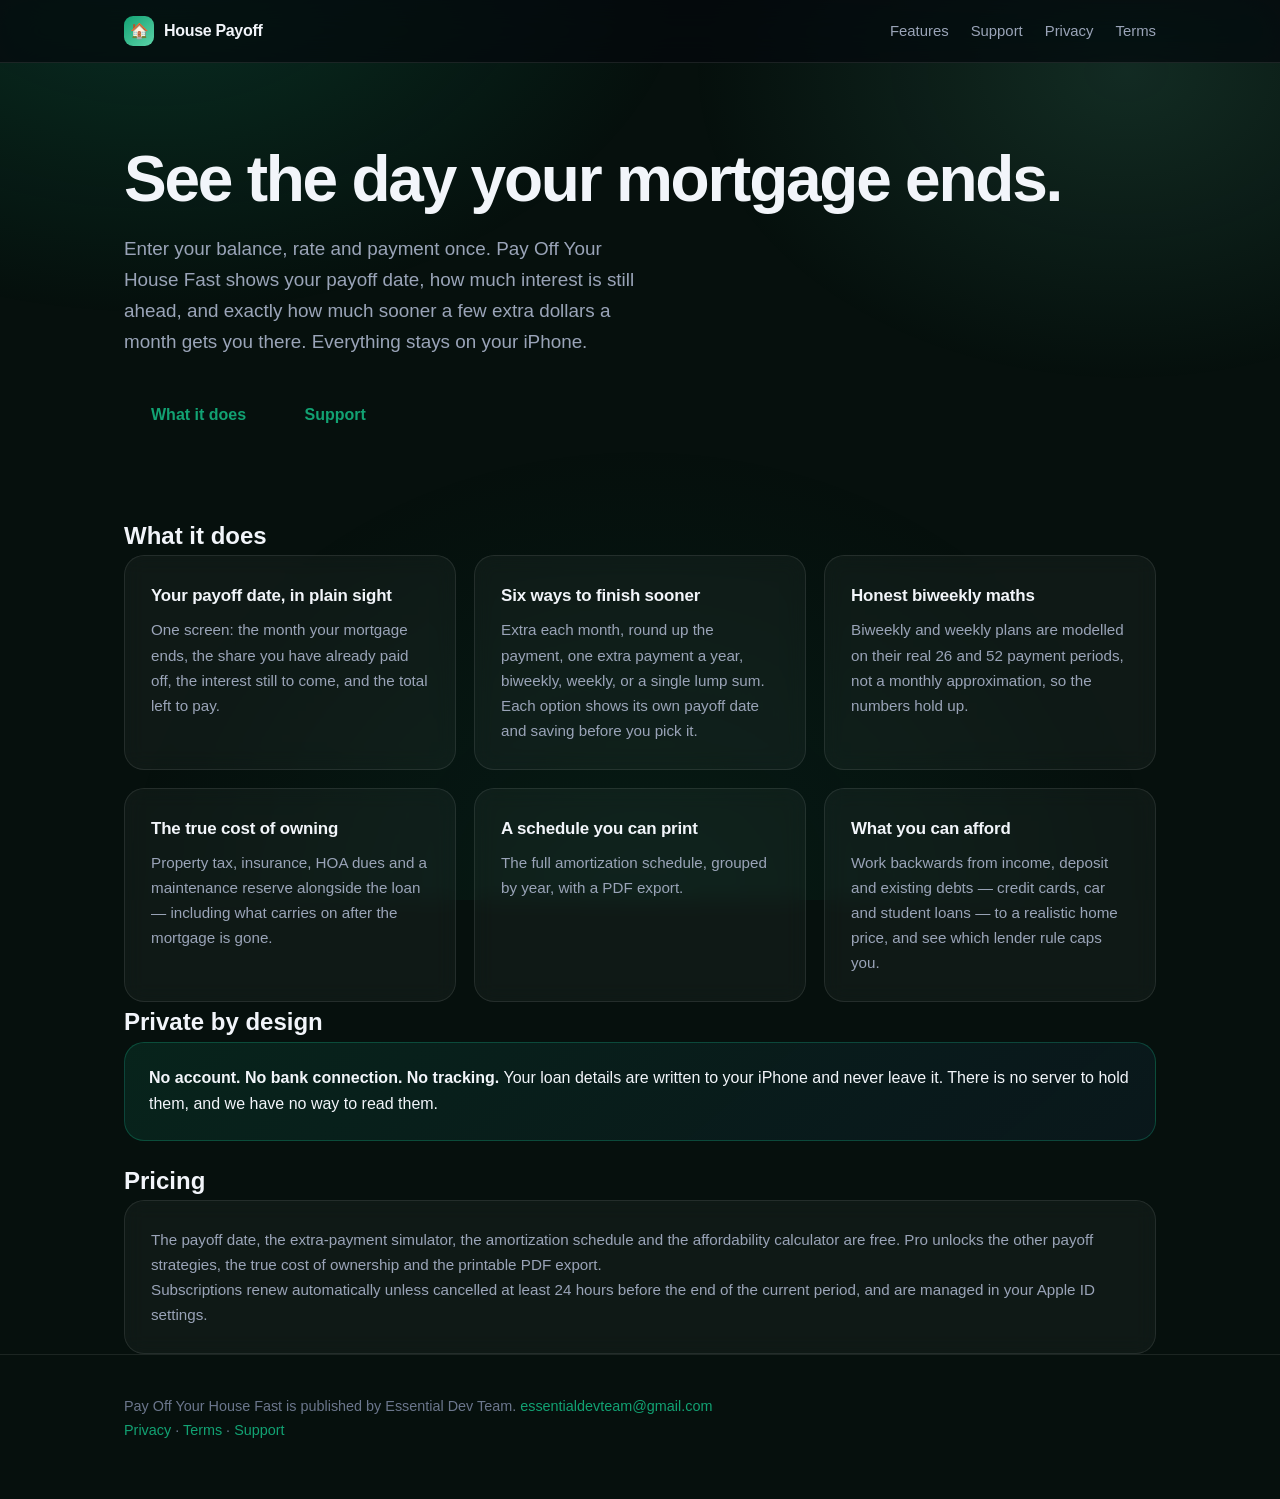
==== index.html @ accdce92 "House Payoff — marketing, privacy, support and terms Co-Authored-By: Claude Opus 5 (1M context) <nor" ====
<!DOCTYPE html>
<html lang="en">
<head>
<meta charset="UTF-8">
<meta name="viewport" content="width=device-width, initial-scale=1.0">
<meta name="theme-color" content="#06100d">
<title>Pay Off Your House Fast — see the day your mortgage ends</title>
<meta name="description" content="A private mortgage payoff planner for iPhone. See your payoff date, compare extra-payment strategies, and know the true cost of owning.">
<link rel="stylesheet" href="style.css?v=1">
</head>
<body>
<nav class="nav">
  <div class="wrap nav-inner">
    <a class="brand" href="index.html"><span class="brand-mark">&#127968;</span> House Payoff</a>
    <div class="nav-links">
      <a href="index.html#features">Features</a>
      <a href="support.html">Support</a>
      <a href="privacy.html">Privacy</a>
      <a href="terms.html">Terms</a>
    </div>
  </div>
</nav>
<header class="hero">
  <div class="wrap">
    <h1>See the day your mortgage ends.</h1>
    <p class="lede">Enter your balance, rate and payment once. Pay Off Your House Fast shows your payoff
       date, how much interest is still ahead, and exactly how much sooner a few extra dollars a month
       gets you there. Everything stays on your iPhone.</p>
    <p><a class="btn" href="#features">What it does</a> <a class="btn ghost" href="support.html">Support</a></p>
  </div>
</header>

<section id="features" class="wrap section">
  <h2>What it does</h2>
  <div class="grid">
    <div class="card">
      <h3>Your payoff date, in plain sight</h3>
      <p>One screen: the month your mortgage ends, the share you have already paid off, the interest
         still to come, and the total left to pay.</p>
    </div>
    <div class="card">
      <h3>Six ways to finish sooner</h3>
      <p>Extra each month, round up the payment, one extra payment a year, biweekly, weekly, or a
         single lump sum. Each option shows its own payoff date and saving before you pick it.</p>
    </div>
    <div class="card">
      <h3>Honest biweekly maths</h3>
      <p>Biweekly and weekly plans are modelled on their real 26 and 52 payment periods, not a monthly
         approximation, so the numbers hold up.</p>
    </div>
    <div class="card">
      <h3>The true cost of owning</h3>
      <p>Property tax, insurance, HOA dues and a maintenance reserve alongside the loan &mdash; including
         what carries on after the mortgage is gone.</p>
    </div>
    <div class="card">
      <h3>A schedule you can print</h3>
      <p>The full amortization schedule, grouped by year, with a PDF export.</p>
    </div>
    <div class="card">
      <h3>What you can afford</h3>
      <p>Work backwards from income, deposit and existing debts &mdash; credit cards, car and student
         loans &mdash; to a realistic home price, and see which lender rule caps you.</p>
    </div>
  </div>
</section>

<section class="wrap section">
  <h2>Private by design</h2>
  <div class="callout">
    <p><strong>No account. No bank connection. No tracking.</strong> Your loan details are written to your
       iPhone and never leave it. There is no server to hold them, and we have no way to read them.</p>
  </div>
</section>

<section class="wrap section">
  <h2>Pricing</h2>
  <div class="card">
    <p>The payoff date, the extra-payment simulator, the amortization schedule and the affordability
       calculator are free. Pro unlocks the other payoff strategies, the true cost of ownership and the
       printable PDF export.</p>
    <p class="fine">Subscriptions renew automatically unless cancelled at least 24 hours before the end of
       the current period, and are managed in your Apple ID settings.</p>
  </div>
</section>
<footer class="foot">
  <div class="wrap">
    <p>Pay Off Your House Fast is published by Essential Dev Team.
       <a href="mailto:essentialdevteam@gmail.com">essentialdevteam@gmail.com</a></p>
    <p class="fine"><a href="privacy.html">Privacy</a> &middot; <a href="terms.html">Terms</a> &middot; <a href="support.html">Support</a></p>
  </div>
</footer>
</body>
</html>
---- style.css ----
/* House Payoff — dark, premium, matches the app's onboarding language. */

*, *::before, *::after { margin: 0; padding: 0; box-sizing: border-box; }

:root {
  --brand: #12a273;
  --brand-dim: #0c6b4e;
  --green: #5dd3a8;
  --ink: #f2f5fa;
  --muted: #9aa4b8;
  --faint: #6b768c;
  --bg: #06100d;
  --card: rgba(255, 255, 255, 0.04);
  --line: rgba(255, 255, 255, 0.09);
  --radius: 20px;
}

html { scroll-behavior: smooth; -webkit-text-size-adjust: 100%; }

body {
  font-family: -apple-system, BlinkMacSystemFont, 'SF Pro Display', 'Segoe UI', Roboto, sans-serif;
  background: var(--bg);
  color: var(--ink);
  line-height: 1.65;
  -webkit-font-smoothing: antialiased;
  overflow-x: hidden;
}

/* Ambient colour, the same palette the onboarding mesh uses. */
body::before {
  content: '';
  position: fixed;
  inset: 0;
  z-index: -1;
  background:
    radial-gradient(900px 600px at 12% -5%, rgba(18, 162, 115, 0.22), transparent 60%),
    radial-gradient(700px 500px at 88% 8%, rgba(93, 211, 168, 0.14), transparent 62%),
    radial-gradient(800px 700px at 50% 100%, rgba(12, 107, 78, 0.12), transparent 65%);
}

a { color: var(--brand); text-decoration: none; }
a:hover { text-decoration: underline; }

.wrap { max-width: 1080px; margin: 0 auto; padding: 0 24px; }

/* ---------- nav ---------- */
.nav {
  position: sticky; top: 0; z-index: 50;
  backdrop-filter: saturate(180%) blur(18px);
  -webkit-backdrop-filter: saturate(180%) blur(18px);
  background: rgba(6, 8, 13, 0.72);
  border-bottom: 1px solid var(--line);
}
.nav-inner { display: flex; align-items: center; gap: 18px; height: 62px; }
.brand { display: flex; align-items: center; gap: 10px; font-weight: 700; letter-spacing: -0.02em; color: var(--ink); }
.brand:hover { text-decoration: none; }
.brand-mark {
  width: 30px; height: 30px; border-radius: 9px;
  background: linear-gradient(140deg, var(--brand), var(--green));
  display: grid; place-items: center; font-size: 15px;
}
.nav-links { margin-left: auto; display: flex; gap: 22px; font-size: 0.93rem; }
.nav-links a { color: var(--muted); }
.nav-links a:hover { color: var(--ink); text-decoration: none; }
@media (max-width: 680px) { .nav-links { display: none; } }

/* ---------- hero ---------- */
.hero { padding: 84px 0 72px; }
.hero-grid { display: grid; grid-template-columns: 1.05fr 0.95fr; gap: 56px; align-items: center; }
@media (max-width: 900px) { .hero-grid { grid-template-columns: 1fr; gap: 44px; } }

.eyebrow {
  display: inline-flex; align-items: center; gap: 8px;
  font-size: 0.8rem; font-weight: 650; letter-spacing: 0.04em; text-transform: uppercase;
  color: var(--green);
  background: rgba(23, 211, 160, 0.10);
  border: 1px solid rgba(23, 211, 160, 0.26);
  padding: 7px 14px; border-radius: 999px; margin-bottom: 22px;
}

h1 {
  font-size: clamp(2.5rem, 6vw, 4rem);
  line-height: 1.03; font-weight: 800; letter-spacing: -0.035em; margin-bottom: 20px;
}
.grad {
  background: linear-gradient(120deg, var(--brand) 10%, var(--green) 90%);
  -webkit-background-clip: text; background-clip: text; color: transparent;
}
.lede { font-size: 1.18rem; color: var(--muted); max-width: 50ch; margin-bottom: 30px; }

.cta-row { display: flex; flex-wrap: wrap; gap: 12px; align-items: center; }
.btn {
  display: inline-flex; align-items: center; gap: 9px;
  padding: 14px 26px; border-radius: 999px; font-weight: 650; font-size: 1rem;
  border: 1px solid transparent; transition: transform .15s ease, box-shadow .15s ease;
}
.btn:hover { text-decoration: none; transform: translateY(-2px); }
.btn-primary {
  background: linear-gradient(120deg, var(--brand), var(--brand-dim));
  color: #fff; box-shadow: 0 12px 34px rgba(77, 141, 255, 0.34);
}
.btn-ghost { background: var(--card); border-color: var(--line); color: var(--ink); }

.trust { margin-top: 22px; font-size: 0.88rem; color: var(--faint); display: flex; flex-wrap: wrap; gap: 16px; }
.trust span { display: inline-flex; align-items: center; gap: 6px; }

/* ---------- phone ---------- */
.phone-stage { display: grid; place-items: center; }
.phone {
  position: relative; width: 268px; aspect-ratio: 9 / 19.5;
  border-radius: 44px; padding: 9px;
  background: linear-gradient(160deg, #23293a, #0d1018);
  box-shadow: 0 40px 90px rgba(0,0,0,.6), 0 0 0 1px rgba(255,255,255,.07);
}
.screen {
  position: relative; height: 100%; border-radius: 36px; overflow: hidden;
  background: radial-gradient(120% 90% at 50% 0%, #12305c 0%, #070b12 62%);
}
.island {
  position: absolute; top: 12px; left: 50%; transform: translateX(-50%);
  width: 78px; height: 22px; border-radius: 999px; background: #000; z-index: 3;
}
.screen svg { position: absolute; inset: 0; width: 100%; height: 100%; }

/* the route draws itself, same idea as the onboarding hero */
.route-line {
  fill: none; stroke: url(#routeGrad); stroke-width: 5.5;
  stroke-linecap: round; stroke-linejoin: round;
  stroke-dasharray: 520; stroke-dashoffset: 520;
  animation: draw 4.6s ease-in-out infinite;
  filter: drop-shadow(0 0 9px rgba(77,141,255,.75));
}
@keyframes draw {
  0%   { stroke-dashoffset: 520; }
  55%  { stroke-dashoffset: 0; }
  88%  { stroke-dashoffset: 0; opacity: 1; }
  100% { stroke-dashoffset: 0; opacity: 0; }
}
.pin-start { fill: var(--green); }
.pin-end   { fill: #ff5a5f; animation: pop 4.6s ease-in-out infinite; }
@keyframes pop { 0%,50% { opacity: 0; } 60%,88% { opacity: 1; } 100% { opacity: 0; } }

.screen-stats {
  position: absolute; left: 0; right: 0; bottom: 0; z-index: 2;
  padding: 18px 20px 22px;
  background: linear-gradient(to top, rgba(3,5,9,.96) 45%, transparent);
}
.screen-stats .big { font-size: 2.1rem; font-weight: 700; letter-spacing: -0.02em; }
.screen-stats .sub { font-size: .78rem; color: var(--muted); }
.screen-stats .row { display: flex; gap: 16px; margin-top: 8px; font-size: .76rem; color: var(--faint); }
.pill-live {
  position: absolute; top: 46px; left: 18px; z-index: 2;
  display: inline-flex; align-items: center; gap: 6px;
  font-size: .68rem; font-weight: 700; letter-spacing: .06em;
  color: var(--green); background: rgba(23,211,160,.14);
  border: 1px solid rgba(23,211,160,.3); padding: 5px 10px; border-radius: 999px;
}
.dot { width: 6px; height: 6px; border-radius: 50%; background: var(--green); animation: blink 1.6s ease-in-out infinite; }
@keyframes blink { 0%,100% { opacity: 1 } 50% { opacity: .25 } }

/* ---------- sections ---------- */
section { padding: 76px 0; }
.sec-head { max-width: 62ch; margin-bottom: 42px; }
.sec-head h2 { font-size: clamp(1.9rem, 3.6vw, 2.6rem); font-weight: 750; letter-spacing: -0.028em; margin-bottom: 12px; }
.sec-head p { color: var(--muted); font-size: 1.05rem; }

.grid { display: grid; grid-template-columns: repeat(auto-fit, minmax(258px, 1fr)); gap: 18px; }
.card {
  background: var(--card); border: 1px solid var(--line); border-radius: var(--radius);
  padding: 26px; backdrop-filter: blur(10px); -webkit-backdrop-filter: blur(10px);
  transition: transform .2s ease, border-color .2s ease;
}
.card:hover { transform: translateY(-4px); border-color: rgba(77,141,255,.35); }
.card .ico {
  width: 42px; height: 42px; border-radius: 12px; display: grid; place-items: center;
  font-size: 19px; margin-bottom: 15px;
  background: rgba(77,141,255,.14); border: 1px solid rgba(77,141,255,.24);
}
.card h3 { font-size: 1.06rem; font-weight: 680; margin-bottom: 7px; letter-spacing: -0.01em; }
.card p { color: var(--muted); font-size: .95rem; }

/* steps */
.steps { display: grid; grid-template-columns: repeat(auto-fit, minmax(240px, 1fr)); gap: 18px; counter-reset: s; }
.step { position: relative; padding: 26px; border-radius: var(--radius); background: var(--card); border: 1px solid var(--line); }
.step::before {
  counter-increment: s; content: counter(s);
  display: grid; place-items: center; width: 34px; height: 34px; border-radius: 50%;
  font-weight: 750; font-size: .95rem; color: #04121c; margin-bottom: 14px;
  background: linear-gradient(140deg, var(--brand), var(--green));
}
.step h3 { font-size: 1.05rem; margin-bottom: 6px; font-weight: 680; }
.step p { color: var(--muted); font-size: .95rem; }

/* pricing */
.tiers { display: grid; grid-template-columns: repeat(auto-fit, minmax(290px, 1fr)); gap: 20px; }
.tier { padding: 30px; border-radius: var(--radius); background: var(--card); border: 1px solid var(--line); }
.tier.pro { border-color: rgba(77,141,255,.42); background: linear-gradient(160deg, rgba(77,141,255,.10), rgba(23,211,160,.05)); }
.tier h3 { font-size: 1.25rem; font-weight: 720; margin-bottom: 4px; }
.tier .price { font-size: 2rem; font-weight: 780; letter-spacing: -.03em; margin: 10px 0 4px; }
.tier .note { color: var(--faint); font-size: .85rem; margin-bottom: 18px; }
.tier ul { list-style: none; display: grid; gap: 10px; }
.tier li { display: flex; gap: 10px; align-items: flex-start; color: var(--muted); font-size: .95rem; }
.tier li::before { content: '✓'; color: var(--green); font-weight: 800; flex: none; }
.tier.free li::before { color: var(--faint); }
.badge {
  float: right; font-size: .72rem; font-weight: 700; letter-spacing: .05em; text-transform: uppercase;
  color: var(--green); background: rgba(23,211,160,.12); border: 1px solid rgba(23,211,160,.3);
  padding: 4px 10px; border-radius: 999px;
}

/* privacy strip */
.strip {
  border-radius: var(--radius); border: 1px solid var(--line);
  background: linear-gradient(140deg, rgba(23,211,160,.09), rgba(77,141,255,.06));
  padding: 34px; text-align: center;
}
.strip h2 { font-size: clamp(1.6rem, 3vw, 2.1rem); font-weight: 740; letter-spacing: -.025em; margin-bottom: 10px; }
.strip p { color: var(--muted); max-width: 62ch; margin: 0 auto; }

/* faq */
details {
  border: 1px solid var(--line); border-radius: 14px; background: var(--card);
  padding: 16px 20px; margin-bottom: 10px;
}
details[open] { border-color: rgba(77,141,255,.3); }
summary { cursor: pointer; font-weight: 640; list-style: none; }
summary::-webkit-details-marker { display: none; }
summary::after { content: '+'; float: right; color: var(--brand); font-weight: 700; }
details[open] summary::after { content: '−'; }
details p { color: var(--muted); margin-top: 10px; font-size: .95rem; }

/* footer */
footer { border-top: 1px solid var(--line); padding: 40px 0 56px; color: var(--faint); font-size: .9rem; }
.foot-row { display: flex; flex-wrap: wrap; gap: 18px; align-items: center; }
.foot-row .links { margin-left: auto; display: flex; flex-wrap: wrap; gap: 18px; }
.foot-row a { color: var(--muted); }
@media (max-width: 680px) { .foot-row .links { margin-left: 0; } }

/* scroll reveal */
.reveal { opacity: 0; transform: translateY(18px); transition: opacity .6s ease, transform .6s ease; }
.reveal.in { opacity: 1; transform: none; }
@media (prefers-reduced-motion: reduce) {
  .reveal { opacity: 1; transform: none; transition: none; }
  .route-line, .pin-end, .dot { animation: none; stroke-dashoffset: 0; opacity: 1; }
  html { scroll-behavior: auto; }
}

/* ---------- legal / doc pages ---------- */
.doc { padding: 56px 0 30px; }
.doc h1 { font-size: clamp(2rem, 4.5vw, 2.8rem); margin-bottom: 10px; }
.doc .updated { color: var(--faint); font-size: .9rem; }
.doc-body { padding-bottom: 70px; }
.doc-body .card { margin-bottom: 16px; }
.doc-body h2 { font-size: 1.35rem; font-weight: 700; margin-bottom: 12px; letter-spacing: -.015em; }
.doc-body h3 { font-size: 1.02rem; font-weight: 660; margin: 18px 0 6px; color: var(--ink); }
.doc-body p { color: var(--muted); margin-bottom: 12px; }
.doc-body ul { margin: 0 0 12px 20px; }
.doc-body li { color: var(--muted); margin-bottom: 7px; }
.doc-body strong { color: var(--ink); }
.callout {
  border-radius: var(--radius); padding: 22px 24px; margin-bottom: 20px;
  background: linear-gradient(140deg, rgba(23,211,160,.10), rgba(77,141,255,.06));
  border: 1px solid rgba(23,211,160,.24);
}
.callout p { color: var(--ink); margin-bottom: 0; }
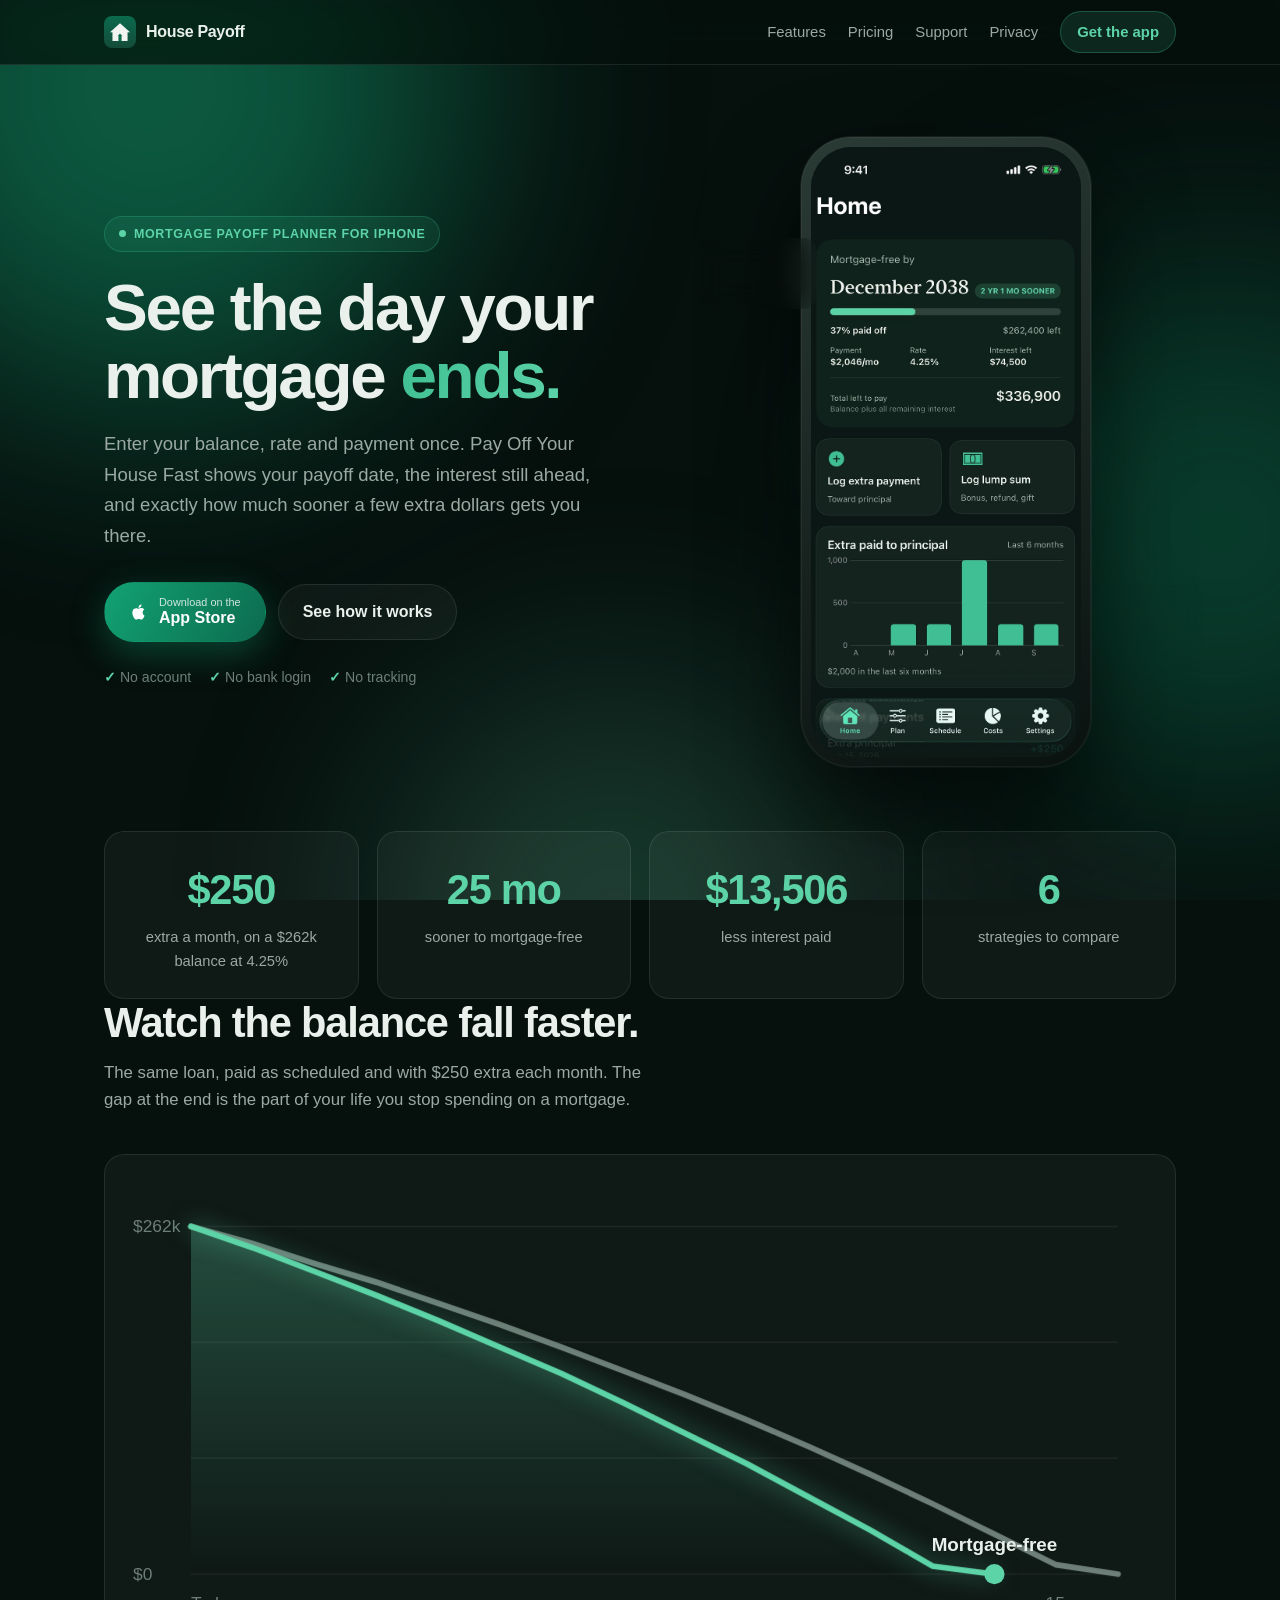
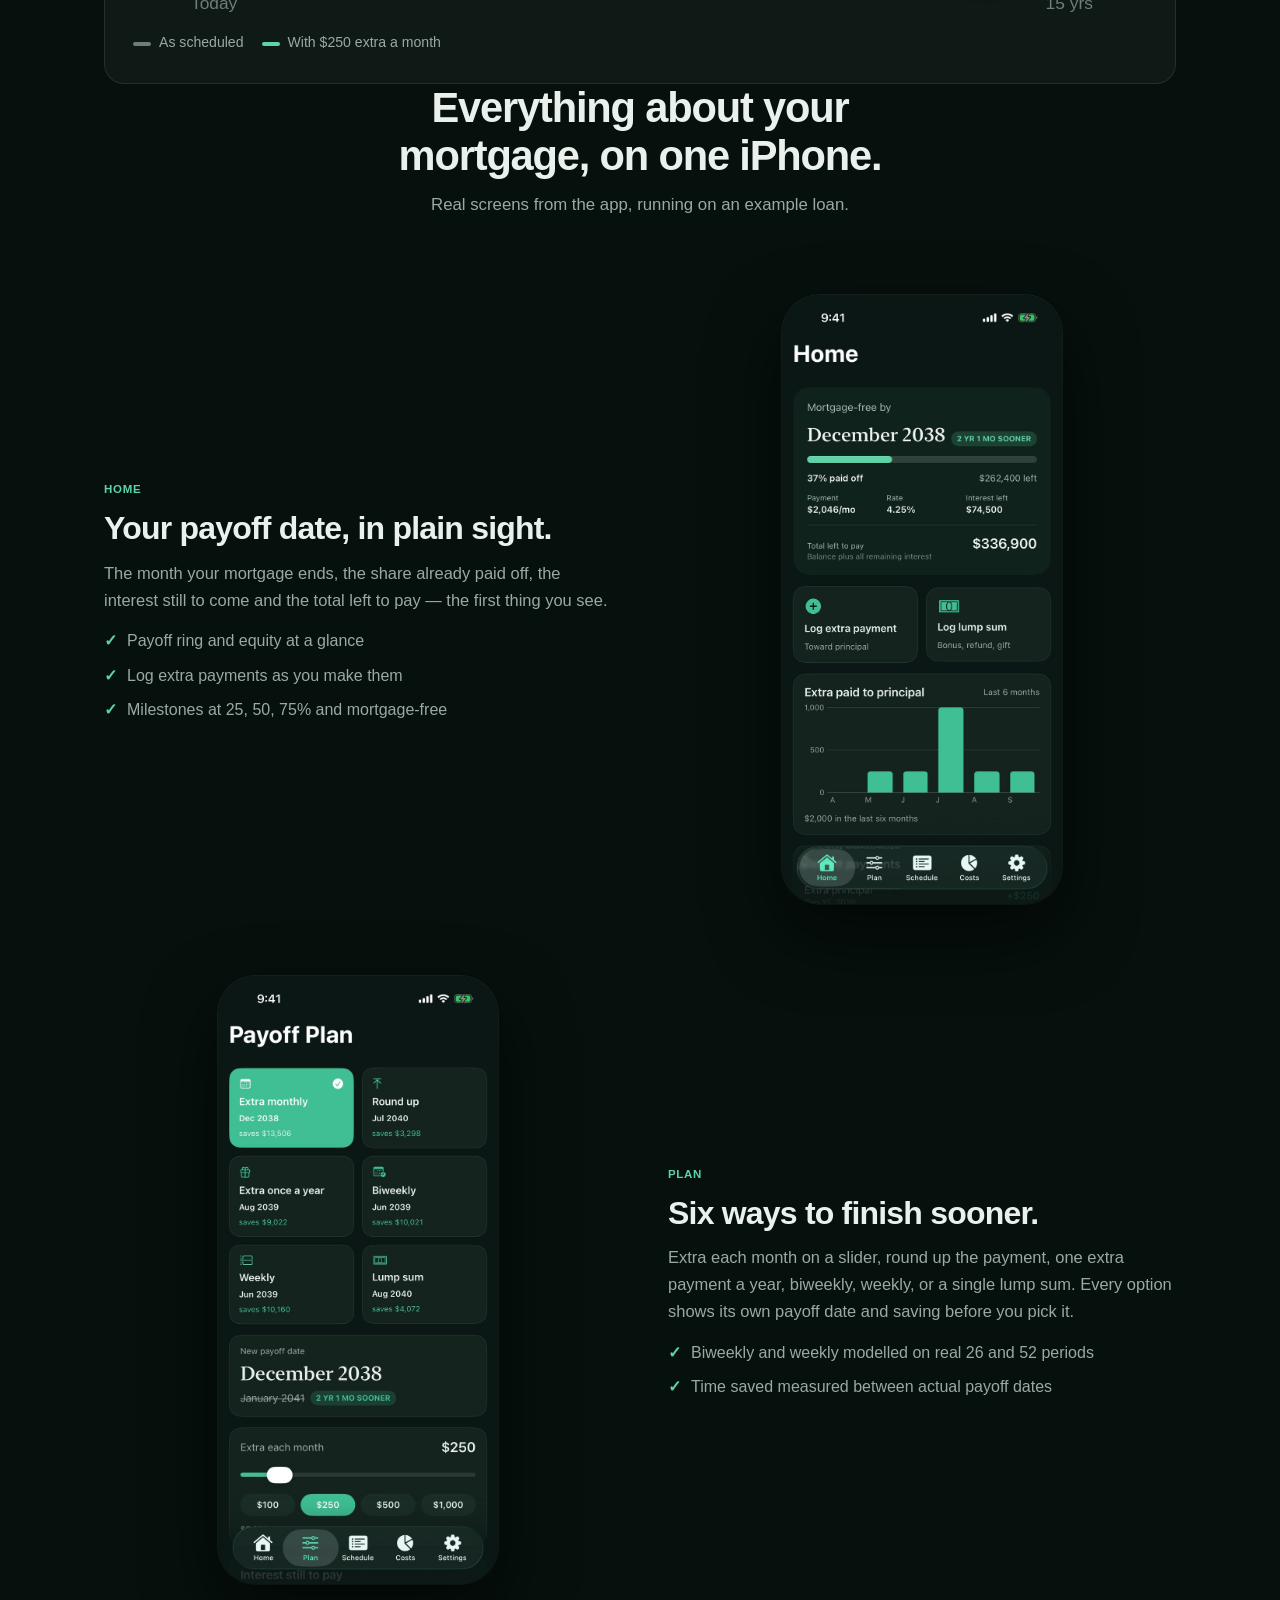
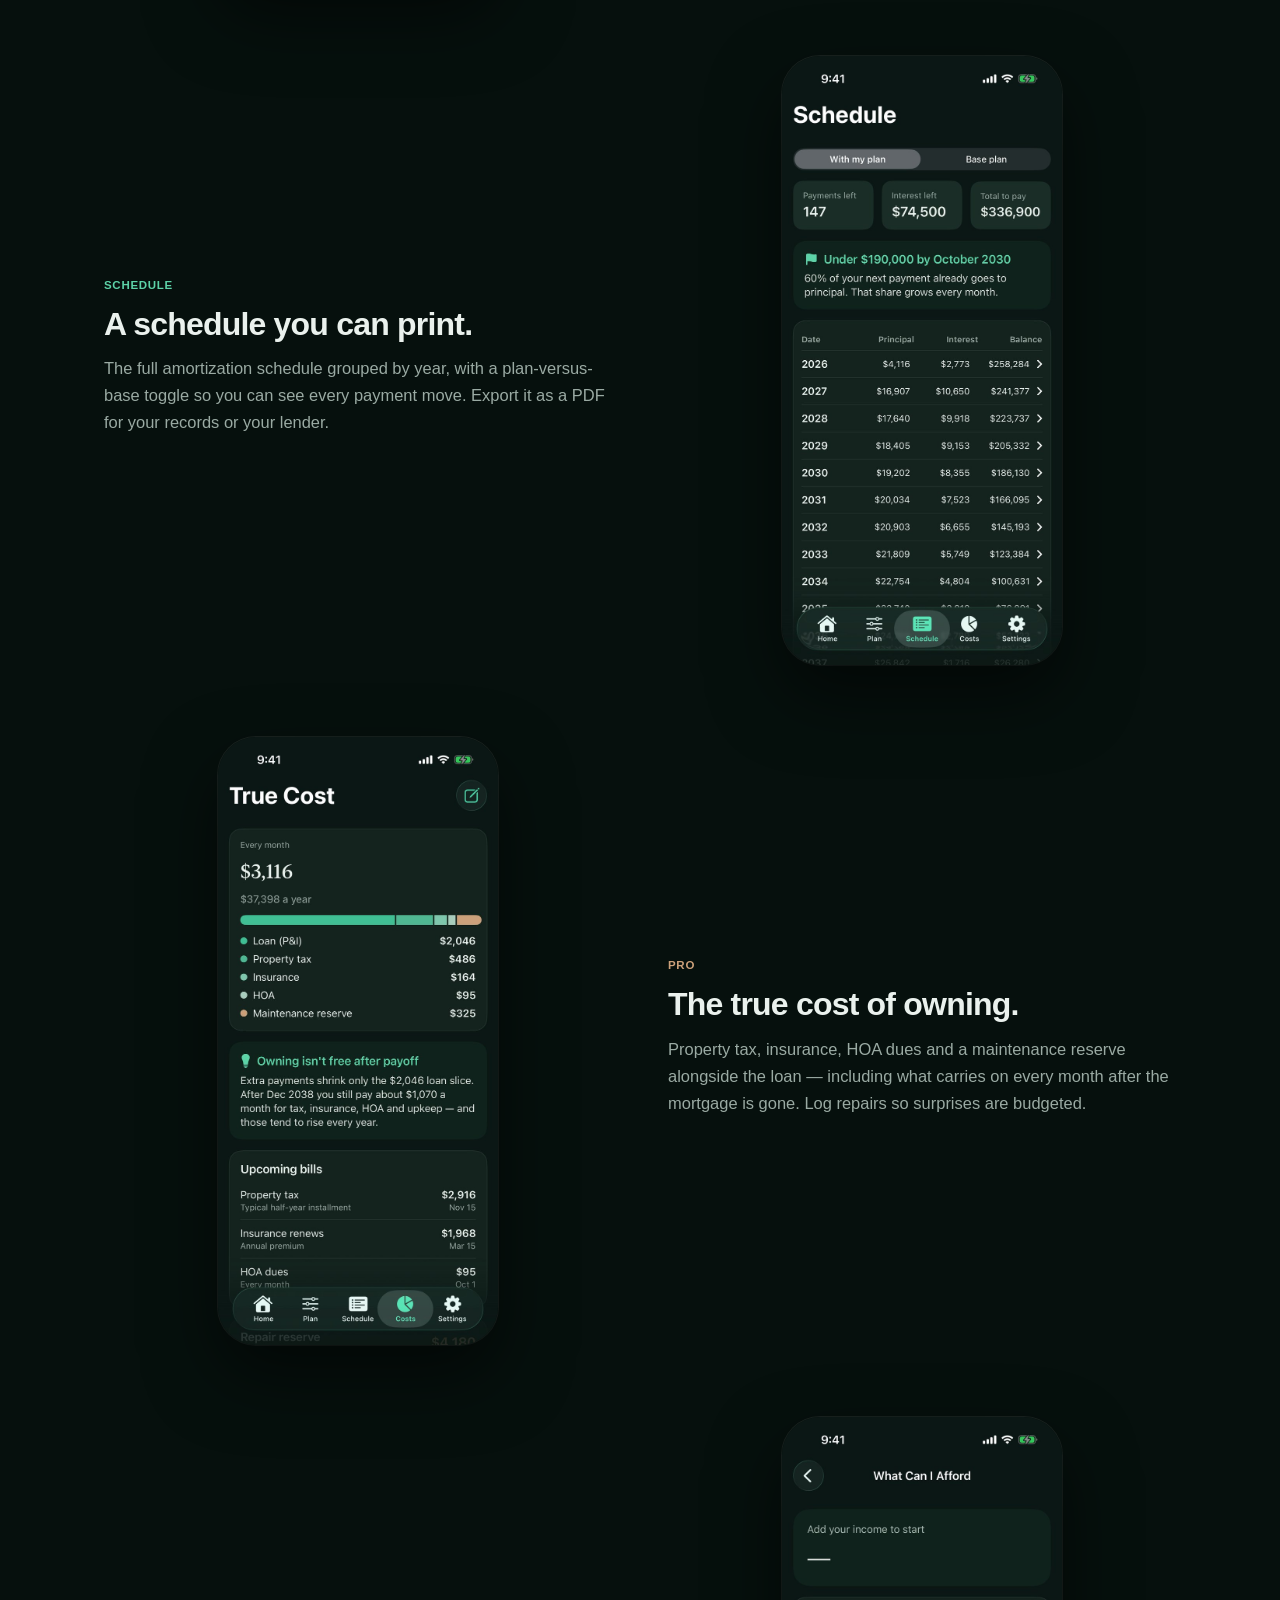
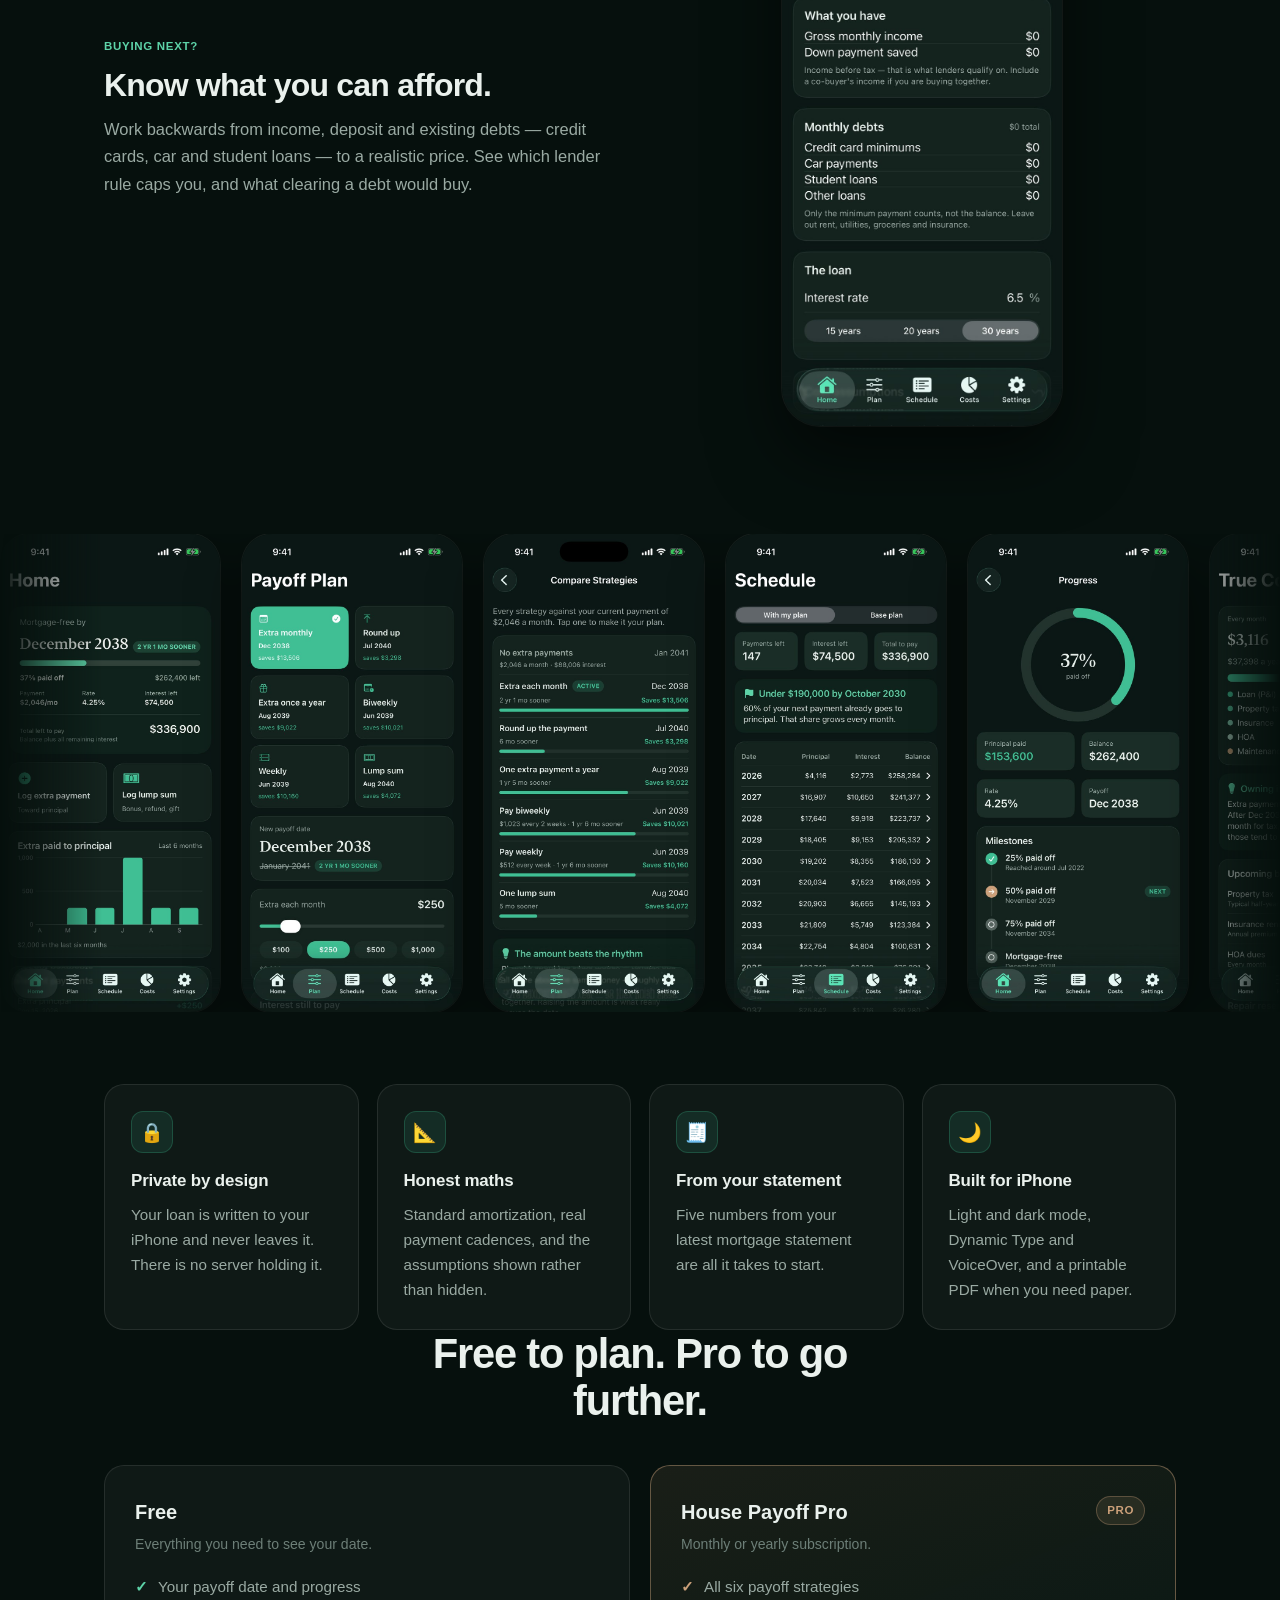
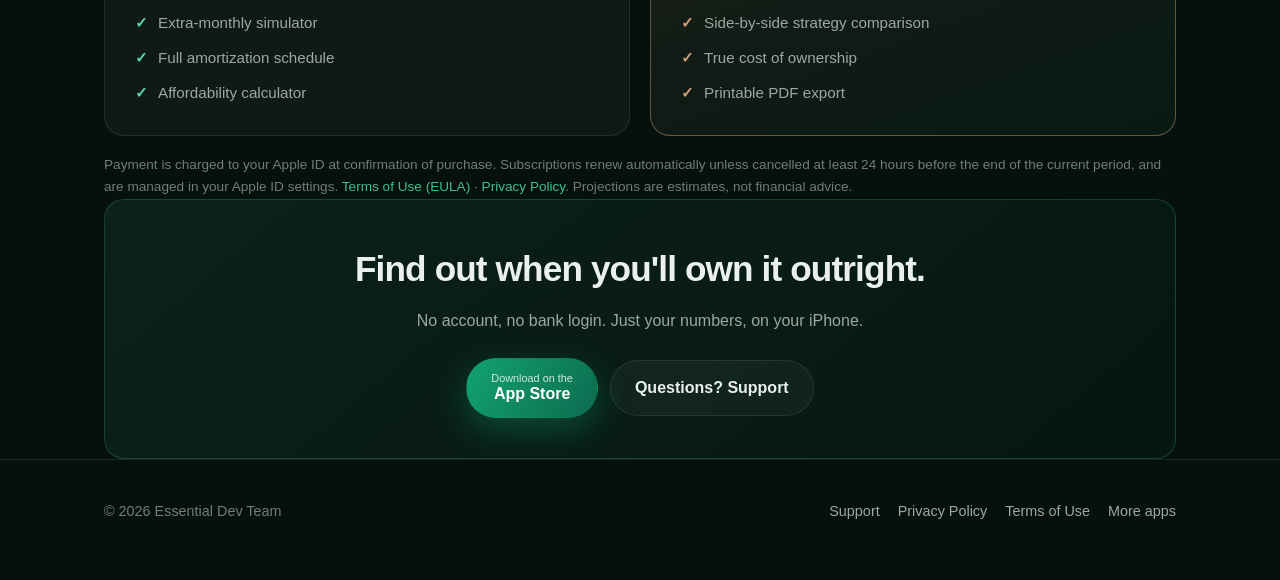
==== commit a33d2025: "Redesign site: real app screenshots, animated hero, payoff chart, gallery; restyle legal and support" ====
--- a/index.html
+++ b/index.html
@@ -2,93 +2,247 @@
 <html lang="en">
 <head>
 <meta charset="UTF-8">
-<meta name="viewport" content="width=device-width, initial-scale=1.0">
+<meta name="viewport" content="width=device-width, initial-scale=1.0, viewport-fit=cover">
 <meta name="theme-color" content="#06100d">
 <title>Pay Off Your House Fast — see the day your mortgage ends</title>
-<meta name="description" content="A private mortgage payoff planner for iPhone. See your payoff date, compare extra-payment strategies, and know the true cost of owning.">
-<link rel="stylesheet" href="style.css?v=1">
+<meta name="description" content="A private mortgage payoff planner for iPhone. See your payoff date, compare six extra-payment strategies, print your amortization schedule and know the true cost of owning.">
+<meta property="og:title" content="Pay Off Your House Fast">
+<meta property="og:description" content="See the day your mortgage ends — and how much sooner a few extra dollars gets you there.">
+<meta property="og:image" content="https://snrgwa-bot.github.io/house-payoff/assets/og.png">
+<meta property="og:type" content="website">
+<meta name="twitter:card" content="summary_large_image">
+<meta name="apple-itunes-app" content="app-id=6810142825">
+<link rel="icon" href="assets/icon.png">
+<link rel="apple-touch-icon" href="assets/icon.png">
+<link rel="stylesheet" href="style.css?v=2">
+<script type="application/ld+json">
+{"@context":"https://schema.org","@type":"SoftwareApplication","name":"Pay Off Your House Fast","operatingSystem":"iOS","applicationCategory":"FinanceApplication","offers":{"@type":"Offer","price":"0","priceCurrency":"USD"},"publisher":{"@type":"Organization","name":"Essential Dev Team","url":"https://essentialdevteam.com/"}}
+</script>
 </head>
 <body>
+<div class="aurora" aria-hidden="true"><span></span><span></span><span></span></div>
+
 <nav class="nav">
   <div class="wrap nav-inner">
-    <a class="brand" href="index.html"><span class="brand-mark">&#127968;</span> House Payoff</a>
+    <a class="brand" href="index.html"><img src="assets/icon.png" alt=""> House Payoff</a>
     <div class="nav-links">
-      <a href="index.html#features">Features</a>
+      <a href="#features">Features</a>
+      <a href="#pricing">Pricing</a>
       <a href="support.html">Support</a>
       <a href="privacy.html">Privacy</a>
-      <a href="terms.html">Terms</a>
+      <a class="nav-cta" href="https://apps.apple.com/app/id6810142825">Get the app</a>
     </div>
   </div>
 </nav>
+
 <header class="hero">
-  <div class="wrap">
-    <h1>See the day your mortgage ends.</h1>
-    <p class="lede">Enter your balance, rate and payment once. Pay Off Your House Fast shows your payoff
-       date, how much interest is still ahead, and exactly how much sooner a few extra dollars a month
-       gets you there. Everything stays on your iPhone.</p>
-    <p><a class="btn" href="#features">What it does</a> <a class="btn ghost" href="support.html">Support</a></p>
+  <div class="wrap hero-grid">
+    <div class="reveal">
+      <span class="eyebrow"><span class="dot"></span> Mortgage payoff planner for iPhone</span>
+      <h1>See the day your mortgage <span class="grad">ends.</span></h1>
+      <p class="lede">Enter your balance, rate and payment once. Pay Off Your House Fast shows your payoff date,
+         the interest still ahead, and exactly how much sooner a few extra dollars gets you there.</p>
+      <div class="cta-row">
+        <a class="btn btn-primary" href="https://apps.apple.com/app/id6810142825">
+          <svg viewBox="0 0 24 24" aria-hidden="true"><path d="M16.37 12.6c-.02-2.3 1.88-3.4 1.96-3.46-1.07-1.56-2.73-1.77-3.32-1.8-1.41-.14-2.76.83-3.47.83-.72 0-1.82-.81-3-.79-1.54.02-2.96.9-3.76 2.28-1.6 2.78-.41 6.9 1.15 9.15.76 1.1 1.67 2.34 2.86 2.3 1.15-.05 1.58-.74 2.97-.74 1.38 0 1.77.74 2.98.72 1.23-.02 2.01-1.12 2.77-2.23.87-1.28 1.23-2.52 1.25-2.58-.03-.01-2.4-.92-2.39-3.68zM14.1 5.84c.63-.77 1.06-1.83.94-2.89-.91.04-2.01.6-2.66 1.37-.58.67-1.1 1.76-.96 2.8 1.01.08 2.05-.52 2.68-1.28z"/></svg>
+          <span><small>Download on the</small><b>App Store</b></span>
+        </a>
+        <a class="btn btn-ghost" href="#features">See how it works</a>
+      </div>
+      <div class="trust"><span>No account</span><span>No bank login</span><span>No tracking</span></div>
+    </div>
+
+    <div class="phone-stage reveal">
+      <div class="float-chip a"><strong>Dec 2038</strong>new payoff date</div>
+      <div class="phone">
+        <div class="screen" id="rotator">
+          <img class="on" src="assets/shots/home.jpg" alt="Home screen showing the payoff date, progress and total left to pay">
+          <img src="assets/shots/plan.jpg" alt="Plan screen comparing payoff strategies" loading="lazy">
+          <img src="assets/shots/schedule.jpg" alt="Amortization schedule grouped by year" loading="lazy">
+          <img src="assets/shots/costs.jpg" alt="True cost of owning, with tax, insurance and HOA" loading="lazy">
+        </div>
+      </div>
+      <div class="float-chip b"><strong>−$<span class="count" data-to="13506">0</span></strong>interest saved</div>
+    </div>
   </div>
 </header>
 
-<section id="features" class="wrap section">
-  <h2>What it does</h2>
+<section class="wrap" aria-label="An example">
+  <div class="stats">
+    <div class="stat reveal"><div class="num">$<span class="count" data-to="250">0</span></div><p>extra a month, on a $262k balance at 4.25%</p></div>
+    <div class="stat reveal"><div class="num"><span class="count" data-to="25">0</span> mo</div><p>sooner to mortgage-free</p></div>
+    <div class="stat reveal"><div class="num">$<span class="count" data-to="13506">0</span></div><p>less interest paid</p></div>
+    <div class="stat reveal"><div class="num"><span class="count" data-to="6">0</span></div><p>strategies to compare</p></div>
+  </div>
+</section>
+
+<section class="wrap">
+  <div class="sec-head reveal">
+    <h2>Watch the balance fall faster.</h2>
+    <p>The same loan, paid as scheduled and with $250 extra each month. The gap at the end is the part of your
+       life you stop spending on a mortgage.</p>
+  </div>
+  <div class="chart-card reveal" id="chart">
+    <svg viewBox="0 0 700 300" role="img" aria-label="Chart: remaining balance falls to zero about two years sooner with extra payments">
+      <defs>
+        <linearGradient id="planFill" x1="0" y1="0" x2="0" y2="1">
+          <stop offset="0" stop-color="#5dd3a8" stop-opacity=".28"/>
+          <stop offset="1" stop-color="#5dd3a8" stop-opacity="0"/>
+        </linearGradient>
+      </defs>
+      <g stroke="rgba(255,255,255,.06)">
+        <line x1="40" y1="30" x2="680" y2="30"/><line x1="40" y1="110" x2="680" y2="110"/>
+        <line x1="40" y1="190" x2="680" y2="190"/><line x1="40" y1="270" x2="680" y2="270"/>
+      </g>
+      <g fill="#6d7f78" font-size="12">
+        <text x="0" y="34">$262k</text><text x="0" y="274">$0</text>
+        <text x="40" y="294">Today</text><text x="630" y="294">15 yrs</text>
+      </g>
+      <path id="planArea" class="area-plan"/>
+      <path id="basePath" class="line-base" pathLength="1000"/>
+      <path id="planPath" class="line-plan" pathLength="1000"/>
+      <g class="marker" id="marker">
+        <circle r="7" fill="#5dd3a8"/>
+        <text dy="-16" text-anchor="middle" fill="#eaf1ed" font-size="13" font-weight="700">Mortgage-free</text>
+      </g>
+    </svg>
+    <div class="chart-legend">
+      <span><i style="background:#6d7f78"></i>As scheduled</span>
+      <span><i style="background:#5dd3a8"></i>With $250 extra a month</span>
+    </div>
+  </div>
+</section>
+
+<section id="features" class="wrap">
+  <div class="sec-head center reveal">
+    <h2>Everything about your mortgage, on one iPhone.</h2>
+    <p>Real screens from the app, running on an example loan.</p>
+  </div>
+
+  <div class="feature reveal">
+    <div class="shot"><img src="assets/shots/home.jpg" alt="Home screen" loading="lazy"></div>
+    <div>
+      <span class="tag">Home</span>
+      <h3>Your payoff date, in plain sight.</h3>
+      <p>The month your mortgage ends, the share already paid off, the interest still to come and the total
+         left to pay &mdash; the first thing you see.</p>
+      <ul class="ticks"><li>Payoff ring and equity at a glance</li><li>Log extra payments as you make them</li><li>Milestones at 25, 50, 75% and mortgage-free</li></ul>
+    </div>
+  </div>
+
+  <div class="feature reveal">
+    <div class="shot"><img src="assets/shots/plan.jpg" alt="Plan screen with payoff strategies" loading="lazy"></div>
+    <div>
+      <span class="tag">Plan</span>
+      <h3>Six ways to finish sooner.</h3>
+      <p>Extra each month on a slider, round up the payment, one extra payment a year, biweekly, weekly, or a
+         single lump sum. Every option shows its own payoff date and saving before you pick it.</p>
+      <ul class="ticks"><li>Biweekly and weekly modelled on real 26 and 52 periods</li><li>Time saved measured between actual payoff dates</li></ul>
+    </div>
+  </div>
+
+  <div class="feature reveal">
+    <div class="shot"><img src="assets/shots/schedule.jpg" alt="Amortization schedule" loading="lazy"></div>
+    <div>
+      <span class="tag">Schedule</span>
+      <h3>A schedule you can print.</h3>
+      <p>The full amortization schedule grouped by year, with a plan-versus-base toggle so you can see every
+         payment move. Export it as a PDF for your records or your lender.</p>
+    </div>
+  </div>
+
+  <div class="feature reveal">
+    <div class="shot"><img src="assets/shots/costs.jpg" alt="True cost of owning" loading="lazy"></div>
+    <div>
+      <span class="tag pro">Pro</span>
+      <h3>The true cost of owning.</h3>
+      <p>Property tax, insurance, HOA dues and a maintenance reserve alongside the loan &mdash; including what
+         carries on every month after the mortgage is gone. Log repairs so surprises are budgeted.</p>
+    </div>
+  </div>
+
+  <div class="feature reveal">
+    <div class="shot"><img src="assets/shots/afford.jpg" alt="Affordability calculator" loading="lazy"></div>
+    <div>
+      <span class="tag">Buying next?</span>
+      <h3>Know what you can afford.</h3>
+      <p>Work backwards from income, deposit and existing debts &mdash; credit cards, car and student loans
+         &mdash; to a realistic price. See which lender rule caps you, and what clearing a debt would buy.</p>
+    </div>
+  </div>
+</section>
+
+<section aria-label="More screens">
+  <div class="gallery reveal">
+    <div class="gallery-track" id="gallery"></div>
+  </div>
+</section>
+
+<section class="wrap">
   <div class="grid">
-    <div class="card">
-      <h3>Your payoff date, in plain sight</h3>
-      <p>One screen: the month your mortgage ends, the share you have already paid off, the interest
-         still to come, and the total left to pay.</p>
-    </div>
-    <div class="card">
-      <h3>Six ways to finish sooner</h3>
-      <p>Extra each month, round up the payment, one extra payment a year, biweekly, weekly, or a
-         single lump sum. Each option shows its own payoff date and saving before you pick it.</p>
-    </div>
-    <div class="card">
-      <h3>Honest biweekly maths</h3>
-      <p>Biweekly and weekly plans are modelled on their real 26 and 52 payment periods, not a monthly
-         approximation, so the numbers hold up.</p>
-    </div>
-    <div class="card">
-      <h3>The true cost of owning</h3>
-      <p>Property tax, insurance, HOA dues and a maintenance reserve alongside the loan &mdash; including
-         what carries on after the mortgage is gone.</p>
-    </div>
-    <div class="card">
-      <h3>A schedule you can print</h3>
-      <p>The full amortization schedule, grouped by year, with a PDF export.</p>
-    </div>
-    <div class="card">
-      <h3>What you can afford</h3>
-      <p>Work backwards from income, deposit and existing debts &mdash; credit cards, car and student
-         loans &mdash; to a realistic home price, and see which lender rule caps you.</p>
-    </div>
-  </div>
-</section>
-
-<section class="wrap section">
-  <h2>Private by design</h2>
-  <div class="callout">
-    <p><strong>No account. No bank connection. No tracking.</strong> Your loan details are written to your
-       iPhone and never leave it. There is no server to hold them, and we have no way to read them.</p>
-  </div>
-</section>
-
-<section class="wrap section">
-  <h2>Pricing</h2>
-  <div class="card">
-    <p>The payoff date, the extra-payment simulator, the amortization schedule and the affordability
-       calculator are free. Pro unlocks the other payoff strategies, the true cost of ownership and the
-       printable PDF export.</p>
-    <p class="fine">Subscriptions renew automatically unless cancelled at least 24 hours before the end of
-       the current period, and are managed in your Apple ID settings.</p>
-  </div>
-</section>
-<footer class="foot">
-  <div class="wrap">
-    <p>Pay Off Your House Fast is published by Essential Dev Team.
-       <a href="mailto:essentialdevteam@gmail.com">essentialdevteam@gmail.com</a></p>
-    <p class="fine"><a href="privacy.html">Privacy</a> &middot; <a href="terms.html">Terms</a> &middot; <a href="support.html">Support</a></p>
+    <div class="card reveal"><div class="ico">🔒</div><h3>Private by design</h3><p>Your loan is written to your iPhone and never leaves it. There is no server holding it.</p></div>
+    <div class="card reveal"><div class="ico">📐</div><h3>Honest maths</h3><p>Standard amortization, real payment cadences, and the assumptions shown rather than hidden.</p></div>
+    <div class="card reveal"><div class="ico">🧾</div><h3>From your statement</h3><p>Five numbers from your latest mortgage statement are all it takes to start.</p></div>
+    <div class="card reveal"><div class="ico">🌙</div><h3>Built for iPhone</h3><p>Light and dark mode, Dynamic Type and VoiceOver, and a printable PDF when you need paper.</p></div>
+  </div>
+</section>
+
+<section id="pricing" class="wrap">
+  <div class="sec-head center reveal">
+    <h2>Free to plan. Pro to go further.</h2>
+  </div>
+  <div class="tiers">
+    <div class="tier free reveal">
+      <h3>Free</h3>
+      <p class="note">Everything you need to see your date.</p>
+      <ul>
+        <li>Your payoff date and progress</li>
+        <li>Extra-monthly simulator</li>
+        <li>Full amortization schedule</li>
+        <li>Affordability calculator</li>
+      </ul>
+    </div>
+    <div class="tier pro reveal">
+      <span class="badge">Pro</span>
+      <h3>House Payoff Pro</h3>
+      <p class="note">Monthly or yearly subscription.</p>
+      <ul>
+        <li>All six payoff strategies</li>
+        <li>Side-by-side strategy comparison</li>
+        <li>True cost of ownership</li>
+        <li>Printable PDF export</li>
+      </ul>
+    </div>
+  </div>
+  <p class="fine reveal">Payment is charged to your Apple ID at confirmation of purchase. Subscriptions renew automatically unless
+     cancelled at least 24 hours before the end of the current period, and are managed in your Apple ID settings.
+     <a href="https://www.apple.com/legal/internet-services/itunes/dev/stdeula/">Terms of Use (EULA)</a> &middot;
+     <a href="privacy.html">Privacy Policy</a>. Projections are estimates, not financial advice.</p>
+</section>
+
+<section class="wrap">
+  <div class="strip reveal">
+    <h2>Find out when you'll own it outright.</h2>
+    <p>No account, no bank login. Just your numbers, on your iPhone.</p>
+    <div class="cta-row">
+      <a class="btn btn-primary" href="https://apps.apple.com/app/id6810142825"><span><small>Download on the</small><b>App Store</b></span></a>
+      <a class="btn btn-ghost" href="support.html">Questions? Support</a>
+    </div>
+  </div>
+</section>
+
+<footer>
+  <div class="wrap foot-row">
+    <span>&copy; 2026 Essential Dev Team</span>
+    <div class="links">
+      <a href="support.html">Support</a>
+      <a href="privacy.html">Privacy Policy</a>
+      <a href="terms.html">Terms of Use</a>
+      <a href="https://apps.apple.com/us/developer/dumitru-bumbu/id1868107712">More apps</a>
+    </div>
   </div>
 </footer>
+
+<script src="site.js?v=2"></script>
 </body>
 </html>
--- a/style.css
+++ b/style.css
@@ -1,17 +1,20 @@
-/* House Payoff — dark, premium, matches the app's onboarding language. */
+/* House Payoff — dark emerald, matches the app's Theme.swift palette. */
 
 *, *::before, *::after { margin: 0; padding: 0; box-sizing: border-box; }
 
 :root {
-  --brand: #12a273;
-  --brand-dim: #0c6b4e;
+  --brand: #3fbf93;
+  --brand-deep: #0c6b4e;
   --green: #5dd3a8;
-  --ink: #f2f5fa;
-  --muted: #9aa4b8;
-  --faint: #6b768c;
-  --bg: #06100d;
+  --warm: #cba07a;
+  --ink: #eaf1ed;
+  --muted: #9aaaa3;
+  --faint: #6d7f78;
+  --bg: #0b1714;
+  --bg-deep: #06100d;
   --card: rgba(255, 255, 255, 0.04);
   --line: rgba(255, 255, 255, 0.09);
+  --glow: rgba(63, 191, 147, 0.35);
   --radius: 20px;
 }
 
@@ -19,215 +22,212 @@
 
 body {
   font-family: -apple-system, BlinkMacSystemFont, 'SF Pro Display', 'Segoe UI', Roboto, sans-serif;
-  background: var(--bg);
+  background: var(--bg-deep);
   color: var(--ink);
   line-height: 1.65;
   -webkit-font-smoothing: antialiased;
   overflow-x: hidden;
 }
 
-/* Ambient colour, the same palette the onboarding mesh uses. */
-body::before {
-  content: '';
-  position: fixed;
-  inset: 0;
-  z-index: -1;
-  background:
-    radial-gradient(900px 600px at 12% -5%, rgba(18, 162, 115, 0.22), transparent 60%),
-    radial-gradient(700px 500px at 88% 8%, rgba(93, 211, 168, 0.14), transparent 62%),
-    radial-gradient(800px 700px at 50% 100%, rgba(12, 107, 78, 0.12), transparent 65%);
+/* Drifting aurora, the same emerald light the onboarding uses. */
+.aurora { position: fixed; inset: 0; z-index: -1; overflow: hidden; pointer-events: none; }
+.aurora span {
+  position: absolute; border-radius: 50%; filter: blur(120px); opacity: .5;
+  animation: drift 26s ease-in-out infinite alternate;
+}
+.aurora span:nth-child(1) { width: 620px; height: 620px; background: #12a273; top: -220px; left: -160px; }
+.aurora span:nth-child(2) { width: 520px; height: 520px; background: #0c6b4e; top: 30%; right: -200px; animation-duration: 32s; animation-delay: -8s; }
+.aurora span:nth-child(3) { width: 460px; height: 460px; background: #5dd3a8; bottom: -240px; left: 30%; opacity: .22; animation-duration: 38s; }
+@keyframes drift {
+  0%   { transform: translate(0, 0) scale(1); }
+  50%  { transform: translate(60px, 40px) scale(1.08); }
+  100% { transform: translate(-40px, 70px) scale(.96); }
 }
 
 a { color: var(--brand); text-decoration: none; }
 a:hover { text-decoration: underline; }
 
-.wrap { max-width: 1080px; margin: 0 auto; padding: 0 24px; }
+.wrap { max-width: 1120px; margin: 0 auto; padding: 0 24px; }
 
 /* ---------- nav ---------- */
 .nav {
   position: sticky; top: 0; z-index: 50;
   backdrop-filter: saturate(180%) blur(18px);
   -webkit-backdrop-filter: saturate(180%) blur(18px);
-  background: rgba(6, 8, 13, 0.72);
+  background: rgba(6, 16, 13, 0.72);
   border-bottom: 1px solid var(--line);
 }
-.nav-inner { display: flex; align-items: center; gap: 18px; height: 62px; }
+.nav-inner { display: flex; align-items: center; gap: 18px; height: 64px; }
 .brand { display: flex; align-items: center; gap: 10px; font-weight: 700; letter-spacing: -0.02em; color: var(--ink); }
 .brand:hover { text-decoration: none; }
-.brand-mark {
-  width: 30px; height: 30px; border-radius: 9px;
-  background: linear-gradient(140deg, var(--brand), var(--green));
-  display: grid; place-items: center; font-size: 15px;
-}
-.nav-links { margin-left: auto; display: flex; gap: 22px; font-size: 0.93rem; }
+.brand img { width: 32px; height: 32px; border-radius: 8px; }
+.nav-links { margin-left: auto; display: flex; gap: 22px; font-size: 0.93rem; align-items: center; }
 .nav-links a { color: var(--muted); }
-.nav-links a:hover { color: var(--ink); text-decoration: none; }
-@media (max-width: 680px) { .nav-links { display: none; } }
+.nav-links a:hover, .nav-links a[aria-current] { color: var(--ink); text-decoration: none; }
+.nav-cta { padding: 8px 16px; border-radius: 999px; background: rgba(63,191,147,.14); border: 1px solid rgba(63,191,147,.3); color: var(--green) !important; font-weight: 600; }
+@media (max-width: 720px) { .nav-links a:not(.nav-cta) { display: none; } }
 
 /* ---------- hero ---------- */
-.hero { padding: 84px 0 72px; }
-.hero-grid { display: grid; grid-template-columns: 1.05fr 0.95fr; gap: 56px; align-items: center; }
-@media (max-width: 900px) { .hero-grid { grid-template-columns: 1fr; gap: 44px; } }
+.hero { padding: 72px 0 64px; }
+.hero-grid { display: grid; grid-template-columns: 1.1fr 0.9fr; gap: 48px; align-items: center; }
+@media (max-width: 900px) { .hero-grid { grid-template-columns: 1fr; gap: 48px; text-align: center; } .hero .lede { margin-left: auto; margin-right: auto; } .cta-row, .trust { justify-content: center; } }
 
 .eyebrow {
   display: inline-flex; align-items: center; gap: 8px;
-  font-size: 0.8rem; font-weight: 650; letter-spacing: 0.04em; text-transform: uppercase;
-  color: var(--green);
-  background: rgba(23, 211, 160, 0.10);
-  border: 1px solid rgba(23, 211, 160, 0.26);
+  font-size: 0.78rem; font-weight: 650; letter-spacing: 0.05em; text-transform: uppercase;
+  color: var(--green); background: rgba(63, 191, 147, 0.10);
+  border: 1px solid rgba(63, 191, 147, 0.26);
   padding: 7px 14px; border-radius: 999px; margin-bottom: 22px;
 }
-
-h1 {
-  font-size: clamp(2.5rem, 6vw, 4rem);
-  line-height: 1.03; font-weight: 800; letter-spacing: -0.035em; margin-bottom: 20px;
-}
+.dot { width: 7px; height: 7px; border-radius: 50%; background: var(--green); animation: blink 1.8s ease-in-out infinite; }
+@keyframes blink { 0%,100% { opacity: 1 } 50% { opacity: .25 } }
+
+h1 { font-size: clamp(2.5rem, 6vw, 4.1rem); line-height: 1.03; font-weight: 800; letter-spacing: -0.035em; margin-bottom: 20px; }
 .grad {
-  background: linear-gradient(120deg, var(--brand) 10%, var(--green) 90%);
+  background: linear-gradient(110deg, var(--brand) 0%, var(--green) 45%, #b8f0d8 55%, var(--green) 65%, var(--brand) 100%);
+  background-size: 250% 100%;
   -webkit-background-clip: text; background-clip: text; color: transparent;
-}
-.lede { font-size: 1.18rem; color: var(--muted); max-width: 50ch; margin-bottom: 30px; }
+  animation: shimmer 6s ease-in-out infinite;
+}
+@keyframes shimmer { 0%,100% { background-position: 100% 0; } 50% { background-position: 0 0; } }
+.lede { font-size: 1.16rem; color: var(--muted); max-width: 50ch; margin-bottom: 30px; }
 
 .cta-row { display: flex; flex-wrap: wrap; gap: 12px; align-items: center; }
 .btn {
-  display: inline-flex; align-items: center; gap: 9px;
-  padding: 14px 26px; border-radius: 999px; font-weight: 650; font-size: 1rem;
-  border: 1px solid transparent; transition: transform .15s ease, box-shadow .15s ease;
+  display: inline-flex; align-items: center; gap: 10px;
+  padding: 14px 24px; border-radius: 999px; font-weight: 650; font-size: 1rem;
+  border: 1px solid transparent; transition: transform .15s ease, box-shadow .2s ease;
 }
 .btn:hover { text-decoration: none; transform: translateY(-2px); }
-.btn-primary {
-  background: linear-gradient(120deg, var(--brand), var(--brand-dim));
-  color: #fff; box-shadow: 0 12px 34px rgba(77, 141, 255, 0.34);
-}
+.btn-primary { background: linear-gradient(120deg, #12a273, var(--brand-deep)); color: #fff; box-shadow: 0 12px 34px rgba(18,162,115,.35); }
+.btn-primary:hover { box-shadow: 0 16px 44px rgba(18,162,115,.5); }
+.btn-primary svg { width: 20px; height: 20px; fill: currentColor; }
+.btn-primary small { display: block; font-size: .68rem; font-weight: 500; opacity: .8; line-height: 1; }
+.btn-primary b { display: block; line-height: 1.2; }
 .btn-ghost { background: var(--card); border-color: var(--line); color: var(--ink); }
 
-.trust { margin-top: 22px; font-size: 0.88rem; color: var(--faint); display: flex; flex-wrap: wrap; gap: 16px; }
-.trust span { display: inline-flex; align-items: center; gap: 6px; }
-
-/* ---------- phone ---------- */
-.phone-stage { display: grid; place-items: center; }
+.trust { margin-top: 24px; font-size: 0.88rem; color: var(--faint); display: flex; flex-wrap: wrap; gap: 18px; }
+.trust span::before { content: '✓ '; color: var(--green); font-weight: 700; }
+
+/* ---------- phone with rotating real screenshots ---------- */
+.phone-stage { position: relative; display: grid; place-items: center; }
+.phone-stage::before {
+  content: ''; position: absolute; width: 70%; aspect-ratio: 1; border-radius: 50%;
+  background: radial-gradient(circle, var(--glow), transparent 68%); filter: blur(30px);
+  animation: pulse 5s ease-in-out infinite;
+}
+@keyframes pulse { 0%,100% { transform: scale(1); opacity: .8 } 50% { transform: scale(1.12); opacity: 1 } }
 .phone {
-  position: relative; width: 268px; aspect-ratio: 9 / 19.5;
-  border-radius: 44px; padding: 9px;
-  background: linear-gradient(160deg, #23293a, #0d1018);
-  box-shadow: 0 40px 90px rgba(0,0,0,.6), 0 0 0 1px rgba(255,255,255,.07);
-}
-.screen {
-  position: relative; height: 100%; border-radius: 36px; overflow: hidden;
-  background: radial-gradient(120% 90% at 50% 0%, #12305c 0%, #070b12 62%);
-}
-.island {
-  position: absolute; top: 12px; left: 50%; transform: translateX(-50%);
-  width: 78px; height: 22px; border-radius: 999px; background: #000; z-index: 3;
-}
-.screen svg { position: absolute; inset: 0; width: 100%; height: 100%; }
-
-/* the route draws itself, same idea as the onboarding hero */
-.route-line {
-  fill: none; stroke: url(#routeGrad); stroke-width: 5.5;
-  stroke-linecap: round; stroke-linejoin: round;
-  stroke-dasharray: 520; stroke-dashoffset: 520;
-  animation: draw 4.6s ease-in-out infinite;
-  filter: drop-shadow(0 0 9px rgba(77,141,255,.75));
-}
-@keyframes draw {
-  0%   { stroke-dashoffset: 520; }
-  55%  { stroke-dashoffset: 0; }
-  88%  { stroke-dashoffset: 0; opacity: 1; }
-  100% { stroke-dashoffset: 0; opacity: 0; }
-}
-.pin-start { fill: var(--green); }
-.pin-end   { fill: #ff5a5f; animation: pop 4.6s ease-in-out infinite; }
-@keyframes pop { 0%,50% { opacity: 0; } 60%,88% { opacity: 1; } 100% { opacity: 0; } }
-
-.screen-stats {
-  position: absolute; left: 0; right: 0; bottom: 0; z-index: 2;
-  padding: 18px 20px 22px;
-  background: linear-gradient(to top, rgba(3,5,9,.96) 45%, transparent);
-}
-.screen-stats .big { font-size: 2.1rem; font-weight: 700; letter-spacing: -0.02em; }
-.screen-stats .sub { font-size: .78rem; color: var(--muted); }
-.screen-stats .row { display: flex; gap: 16px; margin-top: 8px; font-size: .76rem; color: var(--faint); }
-.pill-live {
-  position: absolute; top: 46px; left: 18px; z-index: 2;
-  display: inline-flex; align-items: center; gap: 6px;
-  font-size: .68rem; font-weight: 700; letter-spacing: .06em;
-  color: var(--green); background: rgba(23,211,160,.14);
-  border: 1px solid rgba(23,211,160,.3); padding: 5px 10px; border-radius: 999px;
-}
-.dot { width: 6px; height: 6px; border-radius: 50%; background: var(--green); animation: blink 1.6s ease-in-out infinite; }
-@keyframes blink { 0%,100% { opacity: 1 } 50% { opacity: .25 } }
+  position: relative; width: 290px; aspect-ratio: 1206 / 2622;
+  border-radius: 50px; padding: 10px;
+  background: linear-gradient(160deg, #2a3a34, #0a1210);
+  box-shadow: 0 40px 90px rgba(0,0,0,.6), 0 0 0 1px rgba(255,255,255,.08), inset 0 0 0 1px rgba(255,255,255,.05);
+  animation: float 7s ease-in-out infinite;
+}
+@keyframes float { 0%,100% { transform: translateY(0) rotate(-1deg); } 50% { transform: translateY(-14px) rotate(1deg); } }
+.screen { position: relative; height: 100%; border-radius: 41px; overflow: hidden; background: var(--bg); }
+.screen img {
+  position: absolute; inset: 0; width: 100%; height: 100%; object-fit: cover;
+  opacity: 0; transform: scale(1.04); transition: opacity .9s ease, transform 1.2s ease;
+}
+.screen img.on { opacity: 1; transform: none; }
+.float-chip {
+  position: absolute; z-index: 3; padding: 10px 14px; border-radius: 14px;
+  background: rgba(14, 30, 25, .82); border: 1px solid rgba(93,211,168,.28);
+  backdrop-filter: blur(14px); -webkit-backdrop-filter: blur(14px);
+  box-shadow: 0 14px 34px rgba(0,0,0,.4); font-size: .8rem; color: var(--muted); text-align: left;
+  animation: float 6s ease-in-out infinite;
+}
+.float-chip strong { display: block; color: var(--ink); font-size: 1.05rem; letter-spacing: -.01em; }
+.float-chip.a { top: 16%; left: -4%; animation-delay: -2s; }
+.float-chip.b { bottom: 18%; right: -6%; animation-delay: -4s; }
+.float-chip.b strong { color: var(--green); }
+@media (max-width: 480px) { .float-chip.a { left: 0; } .float-chip.b { right: 0; } }
+
+/* ---------- stats ---------- */
+.stats { display: grid; grid-template-columns: repeat(auto-fit, minmax(200px, 1fr)); gap: 18px; }
+.stat { padding: 24px; border-radius: var(--radius); background: var(--card); border: 1px solid var(--line); text-align: center; }
+.stat .num { font-size: clamp(2rem, 4vw, 2.6rem); font-weight: 800; letter-spacing: -.03em; color: var(--green); font-variant-numeric: tabular-nums; }
+.stat p { color: var(--muted); font-size: .92rem; }
 
 /* ---------- sections ---------- */
-section { padding: 76px 0; }
-.sec-head { max-width: 62ch; margin-bottom: 42px; }
-.sec-head h2 { font-size: clamp(1.9rem, 3.6vw, 2.6rem); font-weight: 750; letter-spacing: -0.028em; margin-bottom: 12px; }
+section { padding: 72px 0; }
+.sec-head { max-width: 62ch; margin-bottom: 40px; }
+.sec-head.center { margin-left: auto; margin-right: auto; text-align: center; }
+.sec-head h2 { font-size: clamp(1.9rem, 3.6vw, 2.6rem); font-weight: 750; letter-spacing: -0.028em; margin-bottom: 12px; line-height: 1.15; }
 .sec-head p { color: var(--muted); font-size: 1.05rem; }
 
-.grid { display: grid; grid-template-columns: repeat(auto-fit, minmax(258px, 1fr)); gap: 18px; }
+/* feature rows: screenshot + copy, alternating */
+.feature { display: grid; grid-template-columns: 1fr 1fr; gap: 56px; align-items: center; padding: 36px 0; }
+.feature:nth-child(even) .shot { order: 2; }
+@media (max-width: 820px) { .feature { grid-template-columns: 1fr; gap: 28px; } .feature:nth-child(even) .shot { order: 0; } }
+.shot { display: grid; place-items: center; }
+.shot img {
+  width: min(280px, 78vw); border-radius: 38px;
+  box-shadow: 0 30px 70px rgba(0,0,0,.55), 0 0 0 1px rgba(255,255,255,.08);
+  transition: transform .5s ease;
+}
+.feature:hover .shot img { transform: translateY(-6px) rotate(-1deg); }
+.feature h3 { font-size: clamp(1.5rem, 2.8vw, 2rem); font-weight: 740; letter-spacing: -.025em; margin-bottom: 12px; line-height: 1.2; }
+.feature p { color: var(--muted); font-size: 1.03rem; margin-bottom: 14px; }
+.tag { display: inline-block; font-size: .72rem; font-weight: 700; letter-spacing: .06em; text-transform: uppercase; color: var(--green); margin-bottom: 10px; }
+.tag.pro { color: var(--warm); }
+.ticks { list-style: none; display: grid; gap: 8px; }
+.ticks li { color: var(--muted); display: flex; gap: 10px; }
+.ticks li::before { content: '✓'; color: var(--green); font-weight: 800; }
+
+/* animated payoff chart */
+.chart-card { padding: 28px; border-radius: var(--radius); background: var(--card); border: 1px solid var(--line); }
+.chart-card svg { width: 100%; height: auto; display: block; }
+.chart-legend { display: flex; flex-wrap: wrap; gap: 18px; margin-top: 14px; font-size: .88rem; color: var(--muted); }
+.chart-legend i { display: inline-block; width: 18px; height: 4px; border-radius: 2px; margin-right: 8px; vertical-align: middle; }
+.line-base, .line-plan { fill: none; stroke-width: 4; stroke-linecap: round; stroke-dasharray: 1000; stroke-dashoffset: 1000; }
+.line-base { stroke: var(--faint); }
+.line-plan { stroke: var(--green); filter: drop-shadow(0 0 8px rgba(93,211,168,.6)); }
+.area-plan { fill: url(#planFill); opacity: 0; }
+.chart-card.in .line-base { animation: draw 2.2s ease-out forwards; }
+.chart-card.in .line-plan { animation: draw 2.2s ease-out .5s forwards; }
+.chart-card.in .area-plan { animation: fade 1s ease 2.2s forwards; }
+.chart-card.in .marker { animation: fade .6s ease 2.6s forwards; }
+.marker { opacity: 0; }
+@keyframes draw { to { stroke-dashoffset: 0; } }
+@keyframes fade { to { opacity: 1; } }
+
+/* gallery */
+.gallery { overflow: hidden; mask-image: linear-gradient(90deg, transparent, #000 8%, #000 92%, transparent); -webkit-mask-image: linear-gradient(90deg, transparent, #000 8%, #000 92%, transparent); }
+.gallery-track { display: flex; gap: 22px; width: max-content; animation: marquee 50s linear infinite; }
+.gallery:hover .gallery-track { animation-play-state: paused; }
+.gallery img { width: 220px; border-radius: 30px; box-shadow: 0 20px 50px rgba(0,0,0,.5), 0 0 0 1px rgba(255,255,255,.07); }
+@keyframes marquee { to { transform: translateX(-50%); } }
+
+/* cards */
+.grid { display: grid; grid-template-columns: repeat(auto-fit, minmax(250px, 1fr)); gap: 18px; }
 .card {
   background: var(--card); border: 1px solid var(--line); border-radius: var(--radius);
-  padding: 26px; backdrop-filter: blur(10px); -webkit-backdrop-filter: blur(10px);
-  transition: transform .2s ease, border-color .2s ease;
-}
-.card:hover { transform: translateY(-4px); border-color: rgba(77,141,255,.35); }
-.card .ico {
-  width: 42px; height: 42px; border-radius: 12px; display: grid; place-items: center;
-  font-size: 19px; margin-bottom: 15px;
-  background: rgba(77,141,255,.14); border: 1px solid rgba(77,141,255,.24);
-}
+  padding: 26px; transition: transform .2s ease, border-color .2s ease;
+}
+.card:hover { transform: translateY(-4px); border-color: rgba(63,191,147,.35); }
+.card .ico { width: 42px; height: 42px; border-radius: 12px; display: grid; place-items: center; font-size: 19px; margin-bottom: 14px; background: rgba(63,191,147,.12); border: 1px solid rgba(63,191,147,.24); }
 .card h3 { font-size: 1.06rem; font-weight: 680; margin-bottom: 7px; letter-spacing: -0.01em; }
 .card p { color: var(--muted); font-size: .95rem; }
-
-/* steps */
-.steps { display: grid; grid-template-columns: repeat(auto-fit, minmax(240px, 1fr)); gap: 18px; counter-reset: s; }
-.step { position: relative; padding: 26px; border-radius: var(--radius); background: var(--card); border: 1px solid var(--line); }
-.step::before {
-  counter-increment: s; content: counter(s);
-  display: grid; place-items: center; width: 34px; height: 34px; border-radius: 50%;
-  font-weight: 750; font-size: .95rem; color: #04121c; margin-bottom: 14px;
-  background: linear-gradient(140deg, var(--brand), var(--green));
-}
-.step h3 { font-size: 1.05rem; margin-bottom: 6px; font-weight: 680; }
-.step p { color: var(--muted); font-size: .95rem; }
 
 /* pricing */
 .tiers { display: grid; grid-template-columns: repeat(auto-fit, minmax(290px, 1fr)); gap: 20px; }
 .tier { padding: 30px; border-radius: var(--radius); background: var(--card); border: 1px solid var(--line); }
-.tier.pro { border-color: rgba(77,141,255,.42); background: linear-gradient(160deg, rgba(77,141,255,.10), rgba(23,211,160,.05)); }
+.tier.pro { border-color: rgba(203,160,122,.45); background: linear-gradient(160deg, rgba(203,160,122,.10), rgba(63,191,147,.05)); }
 .tier h3 { font-size: 1.25rem; font-weight: 720; margin-bottom: 4px; }
-.tier .price { font-size: 2rem; font-weight: 780; letter-spacing: -.03em; margin: 10px 0 4px; }
-.tier .note { color: var(--faint); font-size: .85rem; margin-bottom: 18px; }
+.tier .note { color: var(--faint); font-size: .88rem; margin-bottom: 18px; }
 .tier ul { list-style: none; display: grid; gap: 10px; }
-.tier li { display: flex; gap: 10px; align-items: flex-start; color: var(--muted); font-size: .95rem; }
+.tier li { display: flex; gap: 10px; color: var(--muted); font-size: .95rem; }
 .tier li::before { content: '✓'; color: var(--green); font-weight: 800; flex: none; }
-.tier.free li::before { color: var(--faint); }
-.badge {
-  float: right; font-size: .72rem; font-weight: 700; letter-spacing: .05em; text-transform: uppercase;
-  color: var(--green); background: rgba(23,211,160,.12); border: 1px solid rgba(23,211,160,.3);
-  padding: 4px 10px; border-radius: 999px;
-}
-
-/* privacy strip */
-.strip {
-  border-radius: var(--radius); border: 1px solid var(--line);
-  background: linear-gradient(140deg, rgba(23,211,160,.09), rgba(77,141,255,.06));
-  padding: 34px; text-align: center;
-}
-.strip h2 { font-size: clamp(1.6rem, 3vw, 2.1rem); font-weight: 740; letter-spacing: -.025em; margin-bottom: 10px; }
+.tier.pro li::before { color: var(--warm); }
+.badge { float: right; font-size: .72rem; font-weight: 700; letter-spacing: .05em; text-transform: uppercase; color: var(--warm); background: rgba(203,160,122,.12); border: 1px solid rgba(203,160,122,.32); padding: 4px 10px; border-radius: 999px; }
+.fine { color: var(--faint); font-size: .85rem; margin-top: 18px; }
+
+.strip { border-radius: var(--radius); border: 1px solid rgba(63,191,147,.24); background: linear-gradient(140deg, rgba(63,191,147,.10), rgba(12,107,78,.08)); padding: 40px 32px; text-align: center; }
+.strip h2 { font-size: clamp(1.6rem, 3vw, 2.2rem); font-weight: 740; letter-spacing: -.025em; margin-bottom: 10px; }
 .strip p { color: var(--muted); max-width: 62ch; margin: 0 auto; }
-
-/* faq */
-details {
-  border: 1px solid var(--line); border-radius: 14px; background: var(--card);
-  padding: 16px 20px; margin-bottom: 10px;
-}
-details[open] { border-color: rgba(77,141,255,.3); }
-summary { cursor: pointer; font-weight: 640; list-style: none; }
-summary::-webkit-details-marker { display: none; }
-summary::after { content: '+'; float: right; color: var(--brand); font-weight: 700; }
-details[open] summary::after { content: '−'; }
-details p { color: var(--muted); margin-top: 10px; font-size: .95rem; }
+.strip .cta-row { justify-content: center; margin-top: 24px; }
 
 /* footer */
 footer { border-top: 1px solid var(--line); padding: 40px 0 56px; color: var(--faint); font-size: .9rem; }
@@ -237,29 +237,47 @@
 @media (max-width: 680px) { .foot-row .links { margin-left: 0; } }
 
 /* scroll reveal */
-.reveal { opacity: 0; transform: translateY(18px); transition: opacity .6s ease, transform .6s ease; }
+.reveal { opacity: 0; transform: translateY(24px); transition: opacity .7s ease, transform .7s ease; }
 .reveal.in { opacity: 1; transform: none; }
+
+/* ---------- legal / doc pages ---------- */
+.doc { padding: 60px 0 28px; }
+.doc h1 { font-size: clamp(2.1rem, 4.5vw, 2.9rem); margin-bottom: 8px; }
+.doc .lede { margin-bottom: 0; }
+.doc-body { padding-bottom: 72px; }
+.doc-body .updated { color: var(--faint); font-size: .9rem; margin-bottom: 18px; }
+.doc-body .card { margin-bottom: 16px; }
+.doc-body .card:hover { transform: none; }
+.doc-body h2 { font-size: 1.3rem; font-weight: 700; margin-bottom: 12px; letter-spacing: -.015em; }
+.doc-body h3 { font-size: 1.02rem; font-weight: 660; margin: 18px 0 6px; }
+.doc-body p { color: var(--muted); margin-bottom: 12px; max-width: 76ch; }
+.doc-body p:last-child { margin-bottom: 0; }
+.doc-body strong { color: var(--ink); }
+.callout { border-radius: var(--radius); padding: 22px 24px; margin-bottom: 20px; background: linear-gradient(140deg, rgba(63,191,147,.12), rgba(12,107,78,.08)); border: 1px solid rgba(63,191,147,.26); }
+.callout p { color: var(--ink); margin-bottom: 0; }
+.contact-grid { display: grid; grid-template-columns: repeat(auto-fit, minmax(220px, 1fr)); gap: 14px; margin-bottom: 26px; }
+.contact-grid a { display: block; padding: 20px; border-radius: 16px; background: var(--card); border: 1px solid var(--line); color: var(--ink); transition: transform .2s ease, border-color .2s ease; }
+.contact-grid a:hover { text-decoration: none; transform: translateY(-3px); border-color: rgba(63,191,147,.4); }
+.contact-grid span { display: block; font-size: 1.4rem; margin-bottom: 6px; }
+.contact-grid small { display: block; color: var(--muted); font-size: .85rem; }
+.doc-body details { border: 1px solid var(--line); border-radius: 14px; background: var(--card); padding: 16px 20px; margin-bottom: 10px; }
+.doc-body details[open] { border-color: rgba(63,191,147,.32); }
+.doc-body summary { cursor: pointer; font-weight: 640; list-style: none; }
+.doc-body summary::-webkit-details-marker { display: none; }
+.doc-body summary::after { content: '+'; float: right; color: var(--brand); font-weight: 700; }
+.doc-body details[open] summary::after { content: '−'; }
+.doc-body details p { margin-top: 10px; margin-bottom: 0; }
+
 @media (prefers-reduced-motion: reduce) {
-  .reveal { opacity: 1; transform: none; transition: none; }
-  .route-line, .pin-end, .dot { animation: none; stroke-dashoffset: 0; opacity: 1; }
+  *, *::before, *::after { animation: none !important; transition: none !important; }
+  .reveal { opacity: 1; transform: none; }
+  .line-base, .line-plan { stroke-dashoffset: 0; }
+  .area-plan, .marker { opacity: 1; }
   html { scroll-behavior: auto; }
 }
 
-/* ---------- legal / doc pages ---------- */
-.doc { padding: 56px 0 30px; }
-.doc h1 { font-size: clamp(2rem, 4.5vw, 2.8rem); margin-bottom: 10px; }
-.doc .updated { color: var(--faint); font-size: .9rem; }
-.doc-body { padding-bottom: 70px; }
-.doc-body .card { margin-bottom: 16px; }
-.doc-body h2 { font-size: 1.35rem; font-weight: 700; margin-bottom: 12px; letter-spacing: -.015em; }
-.doc-body h3 { font-size: 1.02rem; font-weight: 660; margin: 18px 0 6px; color: var(--ink); }
-.doc-body p { color: var(--muted); margin-bottom: 12px; }
-.doc-body ul { margin: 0 0 12px 20px; }
-.doc-body li { color: var(--muted); margin-bottom: 7px; }
-.doc-body strong { color: var(--ink); }
-.callout {
-  border-radius: var(--radius); padding: 22px 24px; margin-bottom: 20px;
-  background: linear-gradient(140deg, rgba(23,211,160,.10), rgba(77,141,255,.06));
-  border: 1px solid rgba(23,211,160,.24);
-}
-.callout p { color: var(--ink); margin-bottom: 0; }
+@media (min-width: 1600px) {
+  :root { font-size: 17.5px; }
+  .wrap { max-width: 1320px; }
+  .phone { width: 330px; }
+}
